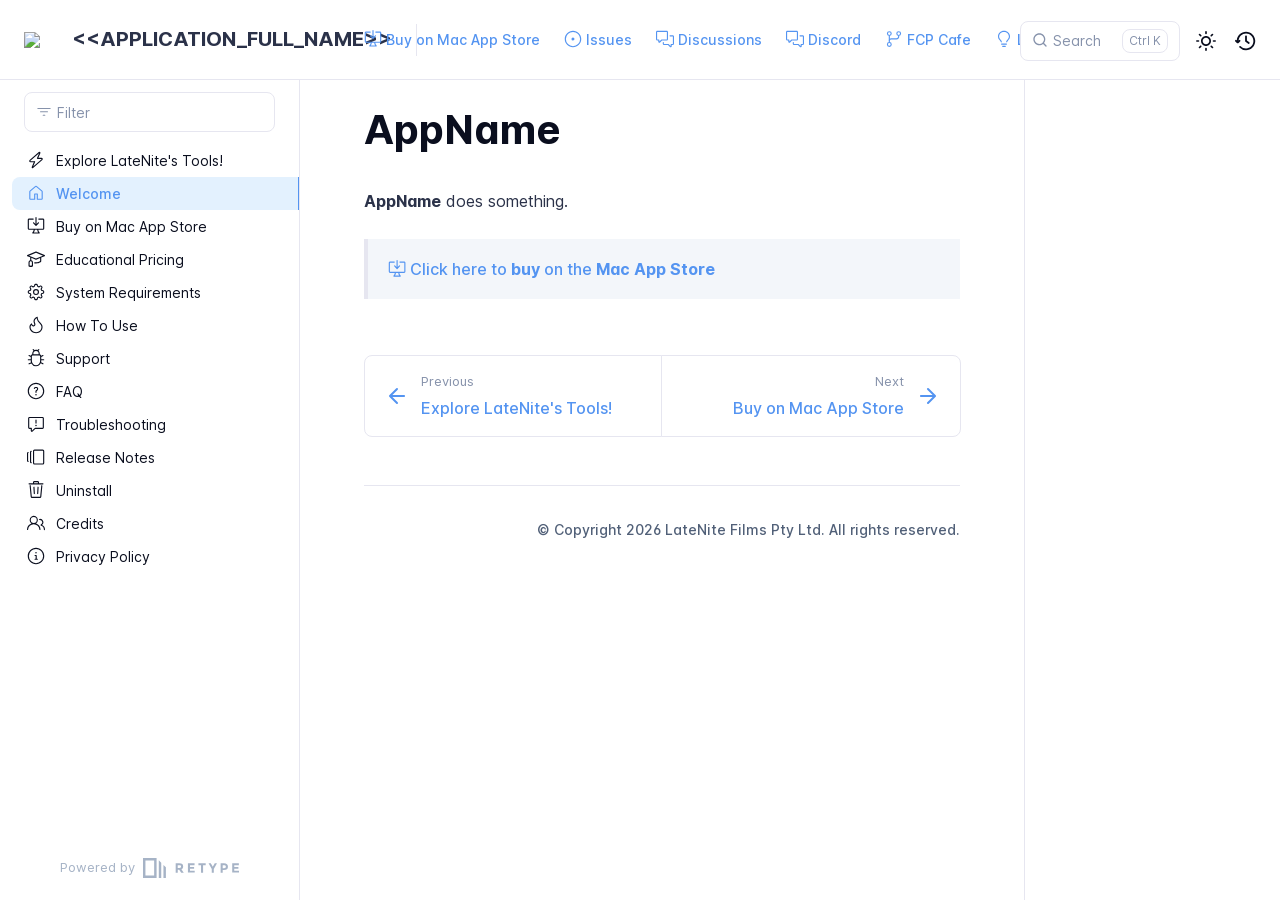
==== index.html @ b1b80ae5 "Refreshes Retype-generated documentation. Process triggered by latenitefilms." ====
<!DOCTYPE html>
<html lang="en" class="h-full">
<head>
    <meta charset="UTF-8">
    <meta name="viewport" content="width=device-width,initial-scale=1">
    <meta name="color-scheme" content="light dark">
    <meta name="turbo-cache-control" content="no-cache" data-turbo-track="reload" data-track-token="4.0.1.825457261577">

    <!-- See retype.com -->
    <meta name="generator" content="Retype 4.0.1">

    <!-- Primary Meta Tags -->
    <title>AppName</title>
    <meta name="title" content="AppName">
    <meta name="description" content="AppName does something.">

    <!-- Canonical -->
    <link rel="canonical" href="https://<<GITHUB_PROJECT_NAME>>.fcp.cafe/">

    <!-- Open Graph -->
    <meta property="og:type" content="website">
    <meta property="og:url" content="https://<<GITHUB_PROJECT_NAME>>.fcp.cafe/">
    <meta property="og:title" content="AppName">
    <meta property="og:description" content="AppName does something.">
    <meta property="og:site_name" content="&lt;&lt;APPLICATION_FULL_NAME&gt;&gt;">
    <meta property="og:locale" content="en_US">

    <script data-cfasync="false">(function(){var cl=document.documentElement.classList,ls=localStorage.getItem("retype_scheme"),hd=cl.contains("dark"),hl=cl.contains("light"),wm=window.matchMedia&&window.matchMedia("(prefers-color-scheme: dark)").matches;if(ls==="dark"||(!ls&&wm&&!hd&&!hl)){cl.remove("light");cl.add("dark")}else if(ls==="light"||(!ls&&!wm&&!hd&&!hl)){cl.remove("dark");cl.add("light")}})();</script>

    <link id="retype-favicon" rel="icon" href="static/favicon.ico" />
    <link href="resources/css/retype.css?v=4.0.1.825457261577" rel="stylesheet">

    <script data-cfasync="false" src="resources/js/config.js?v=4.0.1.825457261577" data-turbo-eval="false" defer></script>
    <script data-cfasync="false" src="resources/js/retype.js?v=4.0.1" data-turbo-eval="false" defer></script>
    <script id="lunr-js" data-cfasync="false" src="resources/js/lunr.js?v=4.0.1.825457261577" data-turbo-eval="false" defer></script>
</head>
<body>
    <div id="retype-app" class="relative text-base antialiased text-base-text bg-base-bg font-body">
    <div class="absolute bottom-0 left-0" style="top: 5rem; right: 50%"></div>

    <header id="retype-header" class="sticky top-0 z-30 flex w-full h-16 bg-header-bg border-b border-header-border md:h-20">
        <div class="container relative flex items-center justify-between pr-6 grow md:justify-start">
            <!-- Mobile menu button skeleton -->
            <button v-cloak class="skeleton retype-mobile-menu-button flex items-center justify-center shrink-0 overflow-hidden dark:text-white focus:outline-hidden rounded-full w-10 h-10 ml-3.5 md:hidden"><svg xmlns="http://www.w3.org/2000/svg" class="mb-px shrink-0" width="24" height="24" viewBox="0 0 24 24" role="presentation" style="margin-bottom: 0px;"><g fill="currentColor"><path d="M2 4h20v2H2zM2 11h20v2H2zM2 18h20v2H2z"></path></g></svg></button>
            <div v-cloak id="retype-sidebar-left-toggle-button"></div>
    
            <!-- Logo -->
            <div class="flex items-center justify-between h-full py-2 md:w-75">
                <div class="flex items-center px-2 md:px-6">
                    <a id="retype-branding-logo" href="" class="flex items-center leading-snug text-xl">
                        <span class="w-10 mr-2 grow-0 shrink-0 overflow-hidden">
                            <img class="max-h-10 dark:hidden md:inline-block" src="static/logo-dark.png">
                            <img class="max-h-10 hidden dark:inline-block" src="static/logo-light.png">
                        </span>
                        <span class="dark:text-white font-bold line-clamp-1 md:line-clamp-2">&lt;&lt;APPLICATION_FULL_NAME&gt;&gt;</span>
                    </a>
                </div>
    
                <span class="hidden h-8 border-r md:inline-block border-base-border"></span>
            </div>
    
            <div class="flex justify-between md:grow">
                <!-- Top Nav -->
                <nav id="retype-header-nav" class="hidden md:flex">
                    <ul class="flex flex-col mb-4 md:pl-16 md:mb-0 md:flex-row md:items-center">
                        <li class="mr-6">
                            <a class="py-2 md:mb-0 inline-flex items-center text-sm whitespace-nowrap transition-colors duration-200 ease-linear md:text-header-text font-header-text hover:text-header-text-hover" href="buy/">
                                <svg xmlns="http://www.w3.org/2000/svg" class="mb-px mr-1" width="18" height="18" viewBox="0 0 24 24" role="presentation">
                                    <g fill="currentColor">
                                        <path d="M11.25 9.331V.75a.75.75 0 0 1 1.5 0v8.58l1.949-2.11A.75.75 0 1 1 15.8 8.237l-3.25 3.52a.75.75 0 0 1-1.102 0l-3.25-3.52A.75.75 0 1 1 9.3 7.22l1.949 2.111Z"/><path d="M2.5 3.75v11.5c0 .138.112.25.25.25h18.5a.25.25 0 0 0 .25-.25V3.75a.25.25 0 0 0-.25-.25h-5.5a.75.75 0 0 1 0-1.5h5.5c.966 0 1.75.784 1.75 1.75v11.5A1.75 1.75 0 0 1 21.25 17h-6.204c.171 1.375.805 2.652 1.769 3.757A.752.752 0 0 1 16.25 22h-8.5a.75.75 0 0 1-.566-1.243c.965-1.105 1.599-2.382 1.77-3.757H2.75A1.75 1.75 0 0 1 1 15.25V3.75C1 2.784 1.784 2 2.75 2h5.5a.75.75 0 0 1 0 1.5h-5.5a.25.25 0 0 0-.25.25ZM10.463 17c-.126 1.266-.564 2.445-1.223 3.5h5.52c-.66-1.055-1.098-2.234-1.223-3.5Z"/>
                                    </g>
                                </svg>
                                <span>Buy on Mac App Store</span>
                            </a>
                        </li>
                        <li class="mr-6">
                            <a class="py-2 md:mb-0 inline-flex items-center text-sm whitespace-nowrap transition-colors duration-200 ease-linear md:text-header-text font-header-text hover:text-header-text-hover" href="https://github.com/latenitefilms/<<GITHUB_PROJECT_NAME>>/issues" target="_blank">
                                <svg xmlns="http://www.w3.org/2000/svg" class="mb-px mr-1" width="18" height="18" viewBox="0 0 24 24" role="presentation">
                                    <g fill="currentColor">
                                        <path d="M12 1c6.075 0 11 4.925 11 11s-4.925 11-11 11S1 18.075 1 12 5.925 1 12 1ZM2.5 12a9.5 9.5 0 0 0 9.5 9.5 9.5 9.5 0 0 0 9.5-9.5A9.5 9.5 0 0 0 12 2.5 9.5 9.5 0 0 0 2.5 12Zm9.5 2a2 2 0 1 1-.001-3.999A2 2 0 0 1 12 14Z"/>
                                    </g>
                                </svg>
                                <span>Issues</span>
                            </a>
                        </li>
                        <li class="mr-6">
                            <a class="py-2 md:mb-0 inline-flex items-center text-sm whitespace-nowrap transition-colors duration-200 ease-linear md:text-header-text font-header-text hover:text-header-text-hover" href="https://github.com/latenitefilms/<<GITHUB_PROJECT_NAME>>/discussions" target="_blank">
                                <svg xmlns="http://www.w3.org/2000/svg" class="mb-px mr-1" width="18" height="18" viewBox="0 0 24 24" role="presentation">
                                    <g fill="currentColor">
                                        <path d="M1.75 1h12.5c.966 0 1.75.784 1.75 1.75v9.5A1.75 1.75 0 0 1 14.25 14H8.061l-2.574 2.573A1.458 1.458 0 0 1 3 15.543V14H1.75A1.75 1.75 0 0 1 0 12.25v-9.5C0 1.784.784 1 1.75 1ZM1.5 2.75v9.5c0 .138.112.25.25.25h2a.75.75 0 0 1 .75.75v2.19l2.72-2.72a.749.749 0 0 1 .53-.22h6.5a.25.25 0 0 0 .25-.25v-9.5a.25.25 0 0 0-.25-.25H1.75a.25.25 0 0 0-.25.25Z"/><path d="M22.5 8.75a.25.25 0 0 0-.25-.25h-3.5a.75.75 0 0 1 0-1.5h3.5c.966 0 1.75.784 1.75 1.75v9.5A1.75 1.75 0 0 1 22.25 20H21v1.543a1.457 1.457 0 0 1-2.487 1.03L15.939 20H10.75A1.75 1.75 0 0 1 9 18.25v-1.465a.75.75 0 0 1 1.5 0v1.465c0 .138.112.25.25.25h5.5a.75.75 0 0 1 .53.22l2.72 2.72v-2.19a.75.75 0 0 1 .75-.75h2a.25.25 0 0 0 .25-.25v-9.5Z"/>
                                    </g>
                                </svg>
                                <span>Discussions</span>
                            </a>
                        </li>
                        <li class="mr-6">
                            <a class="py-2 md:mb-0 inline-flex items-center text-sm whitespace-nowrap transition-colors duration-200 ease-linear md:text-header-text font-header-text hover:text-header-text-hover" href="https://ltnt.tv/discord" target="_blank">
                                <svg xmlns="http://www.w3.org/2000/svg" class="mb-px mr-1" width="18" height="18" viewBox="0 0 24 24" role="presentation">
                                    <g fill="currentColor">
                                        <path d="M1.75 1h12.5c.966 0 1.75.784 1.75 1.75v9.5A1.75 1.75 0 0 1 14.25 14H8.061l-2.574 2.573A1.458 1.458 0 0 1 3 15.543V14H1.75A1.75 1.75 0 0 1 0 12.25v-9.5C0 1.784.784 1 1.75 1ZM1.5 2.75v9.5c0 .138.112.25.25.25h2a.75.75 0 0 1 .75.75v2.19l2.72-2.72a.749.749 0 0 1 .53-.22h6.5a.25.25 0 0 0 .25-.25v-9.5a.25.25 0 0 0-.25-.25H1.75a.25.25 0 0 0-.25.25Z"/><path d="M22.5 8.75a.25.25 0 0 0-.25-.25h-3.5a.75.75 0 0 1 0-1.5h3.5c.966 0 1.75.784 1.75 1.75v9.5A1.75 1.75 0 0 1 22.25 20H21v1.543a1.457 1.457 0 0 1-2.487 1.03L15.939 20H10.75A1.75 1.75 0 0 1 9 18.25v-1.465a.75.75 0 0 1 1.5 0v1.465c0 .138.112.25.25.25h5.5a.75.75 0 0 1 .53.22l2.72 2.72v-2.19a.75.75 0 0 1 .75-.75h2a.25.25 0 0 0 .25-.25v-9.5Z"/>
                                    </g>
                                </svg>
                                <span>Discord</span>
                            </a>
                        </li>
                        <li class="mr-6">
                            <a class="py-2 md:mb-0 inline-flex items-center text-sm whitespace-nowrap transition-colors duration-200 ease-linear md:text-header-text font-header-text hover:text-header-text-hover" href="https://fcp.cafe" target="_blank">
                                <svg xmlns="http://www.w3.org/2000/svg" class="mb-px mr-1" width="18" height="18" viewBox="0 0 24 24" role="presentation">
                                    <g fill="currentColor">
                                        <path d="M15 4.75a3.25 3.25 0 1 1 6.5 0 3.25 3.25 0 0 1-6.5 0ZM2.5 19.25a3.25 3.25 0 1 1 6.5 0 3.25 3.25 0 0 1-6.5 0Zm0-14.5a3.25 3.25 0 1 1 6.5 0 3.25 3.25 0 0 1-6.5 0ZM5.75 6.5a1.75 1.75 0 1 0-.001-3.501A1.75 1.75 0 0 0 5.75 6.5Zm0 14.5a1.75 1.75 0 1 0-.001-3.501A1.75 1.75 0 0 0 5.75 21Zm12.5-14.5a1.75 1.75 0 1 0-.001-3.501A1.75 1.75 0 0 0 18.25 6.5Z"/><path d="M5.75 16.75A.75.75 0 0 1 5 16V8a.75.75 0 0 1 1.5 0v8a.75.75 0 0 1-.75.75Z"/><path d="M17.5 8.75v-1H19v1a3.75 3.75 0 0 1-3.75 3.75h-7a1.75 1.75 0 0 0-1.75 1.75H5A3.25 3.25 0 0 1 8.25 11h7a2.25 2.25 0 0 0 2.25-2.25Z"/>
                                    </g>
                                </svg>
                                <span>FCP Cafe</span>
                            </a>
                        </li>
                        <li class="mr-6">
                            <a class="py-2 md:mb-0 inline-flex items-center text-sm whitespace-nowrap transition-colors duration-200 ease-linear md:text-header-text font-header-text hover:text-header-text-hover" href="https://fcp.cafe/latenite/" target="_blank">
                                <svg xmlns="http://www.w3.org/2000/svg" class="mb-px mr-1" width="18" height="18" viewBox="0 0 24 24" role="presentation">
                                    <g fill="currentColor">
                                        <path d="M12 2.5c-3.81 0-6.5 2.743-6.5 6.119 0 1.536.632 2.572 1.425 3.56.172.215.347.422.527.635l.096.112c.21.25.427.508.63.774.404.531.783 1.128.995 1.834a.75.75 0 0 1-1.436.432c-.138-.46-.397-.89-.753-1.357a18.111 18.111 0 0 0-.582-.714l-.092-.11c-.18-.212-.37-.436-.555-.667C4.87 12.016 4 10.651 4 8.618 4 4.363 7.415 1 12 1s8 3.362 8 7.619c0 2.032-.87 3.397-1.755 4.5-.185.23-.375.454-.555.667l-.092.109c-.21.248-.405.481-.582.714-.356.467-.615.898-.753 1.357a.751.751 0 0 1-1.437-.432c.213-.706.592-1.303.997-1.834.202-.266.419-.524.63-.774l.095-.112c.18-.213.355-.42.527-.634.793-.99 1.425-2.025 1.425-3.561C18.5 5.243 15.81 2.5 12 2.5ZM8.75 18h6.5a.75.75 0 0 1 0 1.5h-6.5a.75.75 0 0 1 0-1.5Zm.75 3.75a.75.75 0 0 1 .75-.75h3.5a.75.75 0 0 1 0 1.5h-3.5a.75.75 0 0 1-.75-.75Z"/>
                                    </g>
                                </svg>
                                <span>LateNite</span>
                            </a>
                        </li>
    
                    </ul>
                </nav>
    
                <div v-cloak class="flex justify-end grow">
                    <div id="retype-mobile-search-button"></div>
                    <doc-search-desktop></doc-search-desktop>
    
                    <doc-theme-switch class="lg:ml-2"></doc-theme-switch>
                    <doc-history></doc-history>
                </div>
            </div>
        </div>
    </header>


    <div id="retype-container" class="container relative flex bg-white">
        <!-- Sidebar Skeleton -->
        <div v-cloak class="fixed flex flex-col shrink-0 duration-300 ease-in-out bg-sidebar-left-bg border-sidebar-left-border sidebar top-20 w-75 border-r h-screen md:sticky transition-transform skeleton">
        
            <div class="flex items-center h-16 px-6">
                <input id="retype-filter-input-mock" class="w-full h-10 pl-8 px-3 py-2 transition-colors duration-200 ease-linear bg-filter-bg border border-filter-border rounded-lg shadow-none md:text-sm hover:border-filter-border-hover focus:outline-hidden focus:border-filter-border-focus placeholder-filter-placeholder" type="text">
            </div>
        
            <div class="pl-6 mt-1 mb-4">
                <div class="w-32 h-3 mb-4 bg-skeleton-bg rounded-full loading"></div>
                <div class="w-48 h-3 mb-4 bg-skeleton-bg rounded-full loading"></div>
                <div class="w-40 h-3 mb-4 bg-skeleton-bg rounded-full loading"></div>
                <div class="w-32 h-3 mb-4 bg-skeleton-bg rounded-full loading"></div>
                <div class="w-48 h-3 mb-4 bg-skeleton-bg rounded-full loading"></div>
                <div class="w-40 h-3 mb-4 bg-skeleton-bg rounded-full loading"></div>
            </div>
        
            <div class="shrink-0 mt-auto bg-transparent dark:border-base-border">
                <a class="flex items-center justify-center flex-nowrap h-16 text-gray-350 dark:text-dark-400 hover:text-gray-600 dark:hover:text-dark-300 transition-colors duration-150 ease-in docs-powered-by" target="_blank" href="https://retype.com/" rel="noopener">
                    <span class="text-xs whitespace-nowrap">Powered by</span>
                    <svg xmlns="http://www.w3.org/2000/svg" class="ml-2" fill="currentColor" width="96" height="20" overflow="visible"><path d="M0 0v20h13.59V0H0zm11.15 17.54H2.44V2.46h8.71v15.08zM15.8 20h2.44V4.67L15.8 2.22zM20.45 6.89V20h2.44V9.34z"/><g><path d="M40.16 8.44c0 1.49-.59 2.45-1.75 2.88l2.34 3.32h-2.53l-2.04-2.96h-1.43v2.96h-2.06V5.36h3.5c1.43 0 2.46.24 3.07.73s.9 1.27.9 2.35zm-2.48 1.1c.26-.23.38-.59.38-1.09 0-.5-.13-.84-.4-1.03s-.73-.28-1.39-.28h-1.54v2.75h1.5c.72 0 1.2-.12 1.45-.35zM51.56 5.36V7.2h-4.59v1.91h4.13v1.76h-4.13v1.92h4.74v1.83h-6.79V5.36h6.64zM60.09 7.15v7.48h-2.06V7.15h-2.61V5.36h7.28v1.79h-2.61zM70.81 14.64h-2.06v-3.66l-3.19-5.61h2.23l1.99 3.45 1.99-3.45H74l-3.19 5.61v3.66zM83.99 6.19c.65.55.97 1.4.97 2.55s-.33 1.98-1 2.51-1.68.8-3.04.8h-1.23v2.59h-2.06V5.36h3.26c1.42 0 2.45.28 3.1.83zm-1.51 3.65c.25-.28.37-.69.37-1.22s-.16-.92-.48-1.14c-.32-.23-.82-.34-1.5-.34H79.7v3.12h1.38c.68 0 1.15-.14 1.4-.42zM95.85 5.36V7.2h-4.59v1.91h4.13v1.76h-4.13v1.92H96v1.83h-6.79V5.36h6.64z"/></g></svg>
                </a>
            </div>
        </div>
        
        <!-- Sidebar component -->
        <doc-sidebar v-cloak>
            <template #sidebar-footer>
                <div class="shrink-0 mt-auto border-t md:bg-transparent md:border-none dark:border-base-border">
        
                    <div class="py-3 px-6 md:hidden border-b dark:border-base-border">
                        <nav>
                            <ul class="flex flex-wrap justify-center items-center">
                                <li class="mr-6">
                                    <a class="block py-1 inline-flex items-center text-sm whitespace-nowrap transition-colors duration-200 ease-linear md:text-header-text font-header-text hover:text-header-text-hover" href="buy/">
                                        <svg xmlns="http://www.w3.org/2000/svg" class="mb-px mr-1" width="18" height="18" viewBox="0 0 24 24" role="presentation">
                                            <g fill="currentColor">
                                                <path d="M11.25 9.331V.75a.75.75 0 0 1 1.5 0v8.58l1.949-2.11A.75.75 0 1 1 15.8 8.237l-3.25 3.52a.75.75 0 0 1-1.102 0l-3.25-3.52A.75.75 0 1 1 9.3 7.22l1.949 2.111Z"/><path d="M2.5 3.75v11.5c0 .138.112.25.25.25h18.5a.25.25 0 0 0 .25-.25V3.75a.25.25 0 0 0-.25-.25h-5.5a.75.75 0 0 1 0-1.5h5.5c.966 0 1.75.784 1.75 1.75v11.5A1.75 1.75 0 0 1 21.25 17h-6.204c.171 1.375.805 2.652 1.769 3.757A.752.752 0 0 1 16.25 22h-8.5a.75.75 0 0 1-.566-1.243c.965-1.105 1.599-2.382 1.77-3.757H2.75A1.75 1.75 0 0 1 1 15.25V3.75C1 2.784 1.784 2 2.75 2h5.5a.75.75 0 0 1 0 1.5h-5.5a.25.25 0 0 0-.25.25ZM10.463 17c-.126 1.266-.564 2.445-1.223 3.5h5.52c-.66-1.055-1.098-2.234-1.223-3.5Z"/>
                                            </g>
                                        </svg>
                                        <span>Buy on Mac App Store</span>
                                    </a>
                                </li>
                                <li class="mr-6">
                                    <a class="block py-1 inline-flex items-center text-sm whitespace-nowrap transition-colors duration-200 ease-linear md:text-header-text font-header-text hover:text-header-text-hover" href="https://github.com/latenitefilms/<<GITHUB_PROJECT_NAME>>/issues" target="_blank">
                                        <svg xmlns="http://www.w3.org/2000/svg" class="mb-px mr-1" width="18" height="18" viewBox="0 0 24 24" role="presentation">
                                            <g fill="currentColor">
                                                <path d="M12 1c6.075 0 11 4.925 11 11s-4.925 11-11 11S1 18.075 1 12 5.925 1 12 1ZM2.5 12a9.5 9.5 0 0 0 9.5 9.5 9.5 9.5 0 0 0 9.5-9.5A9.5 9.5 0 0 0 12 2.5 9.5 9.5 0 0 0 2.5 12Zm9.5 2a2 2 0 1 1-.001-3.999A2 2 0 0 1 12 14Z"/>
                                            </g>
                                        </svg>
                                        <span>Issues</span>
                                    </a>
                                </li>
                                <li class="mr-6">
                                    <a class="block py-1 inline-flex items-center text-sm whitespace-nowrap transition-colors duration-200 ease-linear md:text-header-text font-header-text hover:text-header-text-hover" href="https://github.com/latenitefilms/<<GITHUB_PROJECT_NAME>>/discussions" target="_blank">
                                        <svg xmlns="http://www.w3.org/2000/svg" class="mb-px mr-1" width="18" height="18" viewBox="0 0 24 24" role="presentation">
                                            <g fill="currentColor">
                                                <path d="M1.75 1h12.5c.966 0 1.75.784 1.75 1.75v9.5A1.75 1.75 0 0 1 14.25 14H8.061l-2.574 2.573A1.458 1.458 0 0 1 3 15.543V14H1.75A1.75 1.75 0 0 1 0 12.25v-9.5C0 1.784.784 1 1.75 1ZM1.5 2.75v9.5c0 .138.112.25.25.25h2a.75.75 0 0 1 .75.75v2.19l2.72-2.72a.749.749 0 0 1 .53-.22h6.5a.25.25 0 0 0 .25-.25v-9.5a.25.25 0 0 0-.25-.25H1.75a.25.25 0 0 0-.25.25Z"/><path d="M22.5 8.75a.25.25 0 0 0-.25-.25h-3.5a.75.75 0 0 1 0-1.5h3.5c.966 0 1.75.784 1.75 1.75v9.5A1.75 1.75 0 0 1 22.25 20H21v1.543a1.457 1.457 0 0 1-2.487 1.03L15.939 20H10.75A1.75 1.75 0 0 1 9 18.25v-1.465a.75.75 0 0 1 1.5 0v1.465c0 .138.112.25.25.25h5.5a.75.75 0 0 1 .53.22l2.72 2.72v-2.19a.75.75 0 0 1 .75-.75h2a.25.25 0 0 0 .25-.25v-9.5Z"/>
                                            </g>
                                        </svg>
                                        <span>Discussions</span>
                                    </a>
                                </li>
                                <li class="mr-6">
                                    <a class="block py-1 inline-flex items-center text-sm whitespace-nowrap transition-colors duration-200 ease-linear md:text-header-text font-header-text hover:text-header-text-hover" href="https://ltnt.tv/discord" target="_blank">
                                        <svg xmlns="http://www.w3.org/2000/svg" class="mb-px mr-1" width="18" height="18" viewBox="0 0 24 24" role="presentation">
                                            <g fill="currentColor">
                                                <path d="M1.75 1h12.5c.966 0 1.75.784 1.75 1.75v9.5A1.75 1.75 0 0 1 14.25 14H8.061l-2.574 2.573A1.458 1.458 0 0 1 3 15.543V14H1.75A1.75 1.75 0 0 1 0 12.25v-9.5C0 1.784.784 1 1.75 1ZM1.5 2.75v9.5c0 .138.112.25.25.25h2a.75.75 0 0 1 .75.75v2.19l2.72-2.72a.749.749 0 0 1 .53-.22h6.5a.25.25 0 0 0 .25-.25v-9.5a.25.25 0 0 0-.25-.25H1.75a.25.25 0 0 0-.25.25Z"/><path d="M22.5 8.75a.25.25 0 0 0-.25-.25h-3.5a.75.75 0 0 1 0-1.5h3.5c.966 0 1.75.784 1.75 1.75v9.5A1.75 1.75 0 0 1 22.25 20H21v1.543a1.457 1.457 0 0 1-2.487 1.03L15.939 20H10.75A1.75 1.75 0 0 1 9 18.25v-1.465a.75.75 0 0 1 1.5 0v1.465c0 .138.112.25.25.25h5.5a.75.75 0 0 1 .53.22l2.72 2.72v-2.19a.75.75 0 0 1 .75-.75h2a.25.25 0 0 0 .25-.25v-9.5Z"/>
                                            </g>
                                        </svg>
                                        <span>Discord</span>
                                    </a>
                                </li>
                                <li class="mr-6">
                                    <a class="block py-1 inline-flex items-center text-sm whitespace-nowrap transition-colors duration-200 ease-linear md:text-header-text font-header-text hover:text-header-text-hover" href="https://fcp.cafe" target="_blank">
                                        <svg xmlns="http://www.w3.org/2000/svg" class="mb-px mr-1" width="18" height="18" viewBox="0 0 24 24" role="presentation">
                                            <g fill="currentColor">
                                                <path d="M15 4.75a3.25 3.25 0 1 1 6.5 0 3.25 3.25 0 0 1-6.5 0ZM2.5 19.25a3.25 3.25 0 1 1 6.5 0 3.25 3.25 0 0 1-6.5 0Zm0-14.5a3.25 3.25 0 1 1 6.5 0 3.25 3.25 0 0 1-6.5 0ZM5.75 6.5a1.75 1.75 0 1 0-.001-3.501A1.75 1.75 0 0 0 5.75 6.5Zm0 14.5a1.75 1.75 0 1 0-.001-3.501A1.75 1.75 0 0 0 5.75 21Zm12.5-14.5a1.75 1.75 0 1 0-.001-3.501A1.75 1.75 0 0 0 18.25 6.5Z"/><path d="M5.75 16.75A.75.75 0 0 1 5 16V8a.75.75 0 0 1 1.5 0v8a.75.75 0 0 1-.75.75Z"/><path d="M17.5 8.75v-1H19v1a3.75 3.75 0 0 1-3.75 3.75h-7a1.75 1.75 0 0 0-1.75 1.75H5A3.25 3.25 0 0 1 8.25 11h7a2.25 2.25 0 0 0 2.25-2.25Z"/>
                                            </g>
                                        </svg>
                                        <span>FCP Cafe</span>
                                    </a>
                                </li>
                                <li class="mr-6">
                                    <a class="block py-1 inline-flex items-center text-sm whitespace-nowrap transition-colors duration-200 ease-linear md:text-header-text font-header-text hover:text-header-text-hover" href="https://fcp.cafe/latenite/" target="_blank">
                                        <svg xmlns="http://www.w3.org/2000/svg" class="mb-px mr-1" width="18" height="18" viewBox="0 0 24 24" role="presentation">
                                            <g fill="currentColor">
                                                <path d="M12 2.5c-3.81 0-6.5 2.743-6.5 6.119 0 1.536.632 2.572 1.425 3.56.172.215.347.422.527.635l.096.112c.21.25.427.508.63.774.404.531.783 1.128.995 1.834a.75.75 0 0 1-1.436.432c-.138-.46-.397-.89-.753-1.357a18.111 18.111 0 0 0-.582-.714l-.092-.11c-.18-.212-.37-.436-.555-.667C4.87 12.016 4 10.651 4 8.618 4 4.363 7.415 1 12 1s8 3.362 8 7.619c0 2.032-.87 3.397-1.755 4.5-.185.23-.375.454-.555.667l-.092.109c-.21.248-.405.481-.582.714-.356.467-.615.898-.753 1.357a.751.751 0 0 1-1.437-.432c.213-.706.592-1.303.997-1.834.202-.266.419-.524.63-.774l.095-.112c.18-.213.355-.42.527-.634.793-.99 1.425-2.025 1.425-3.561C18.5 5.243 15.81 2.5 12 2.5ZM8.75 18h6.5a.75.75 0 0 1 0 1.5h-6.5a.75.75 0 0 1 0-1.5Zm.75 3.75a.75.75 0 0 1 .75-.75h3.5a.75.75 0 0 1 0 1.5h-3.5a.75.75 0 0 1-.75-.75Z"/>
                                            </g>
                                        </svg>
                                        <span>LateNite</span>
                                    </a>
                                </li>
        
                            </ul>
                        </nav>
                    </div>
        
                    <a class="flex items-center justify-center flex-nowrap h-16 text-gray-350 dark:text-dark-400 hover:text-gray-600 dark:hover:text-dark-300 transition-colors duration-150 ease-in docs-powered-by" target="_blank" href="https://retype.com/" rel="noopener">
                        <span class="text-xs whitespace-nowrap">Powered by</span>
                        <svg xmlns="http://www.w3.org/2000/svg" class="ml-2" fill="currentColor" width="96" height="20" overflow="visible"><path d="M0 0v20h13.59V0H0zm11.15 17.54H2.44V2.46h8.71v15.08zM15.8 20h2.44V4.67L15.8 2.22zM20.45 6.89V20h2.44V9.34z"/><g><path d="M40.16 8.44c0 1.49-.59 2.45-1.75 2.88l2.34 3.32h-2.53l-2.04-2.96h-1.43v2.96h-2.06V5.36h3.5c1.43 0 2.46.24 3.07.73s.9 1.27.9 2.35zm-2.48 1.1c.26-.23.38-.59.38-1.09 0-.5-.13-.84-.4-1.03s-.73-.28-1.39-.28h-1.54v2.75h1.5c.72 0 1.2-.12 1.45-.35zM51.56 5.36V7.2h-4.59v1.91h4.13v1.76h-4.13v1.92h4.74v1.83h-6.79V5.36h6.64zM60.09 7.15v7.48h-2.06V7.15h-2.61V5.36h7.28v1.79h-2.61zM70.81 14.64h-2.06v-3.66l-3.19-5.61h2.23l1.99 3.45 1.99-3.45H74l-3.19 5.61v3.66zM83.99 6.19c.65.55.97 1.4.97 2.55s-.33 1.98-1 2.51-1.68.8-3.04.8h-1.23v2.59h-2.06V5.36h3.26c1.42 0 2.45.28 3.1.83zm-1.51 3.65c.25-.28.37-.69.37-1.22s-.16-.92-.48-1.14c-.32-.23-.82-.34-1.5-.34H79.7v3.12h1.38c.68 0 1.15-.14 1.4-.42zM95.85 5.36V7.2h-4.59v1.91h4.13v1.76h-4.13v1.92H96v1.83h-6.79V5.36h6.64z"/></g></svg>
                    </a>
                </div>
            </template>
        </doc-sidebar>

        <div class="grow min-w-0 bg-body-bg">
            <!-- Render "toolbar" template here on api pages --><!-- Render page content -->
<div class="flex">
    <div id="retype-main" class="min-w-0 p-4 grow md:px-16">
        <main class="relative pb-12 lg:pt-2">
            <div class="retype-markdown" id="retype-content">
                <!-- Rendered if sidebar right is enabled -->
                <div id="retype-sidebar-right-toggle"></div>
                <!-- Page content  -->
<doc-anchor-target id="appname" class="break-words">
    <h1>
        <doc-anchor-trigger class="header-anchor-trigger" to="#appname">#</doc-anchor-trigger>
        <span>AppName</span>
    </h1>
</doc-anchor-target>
<p><strong>AppName</strong> does something.</p>
<blockquote>
<p><a href="buy/"><svg xmlns="http://www.w3.org/2000/svg" class="docs-icon" viewBox="0 0 24 24" role="presentation"><g fill="currentColor"><g><path d="M11.25 9.331V.75a.75.75 0 0 1 1.5 0v8.58l1.949-2.11A.75.75 0 1 1 15.8 8.237l-3.25 3.52a.75.75 0 0 1-1.102 0l-3.25-3.52A.75.75 0 1 1 9.3 7.22l1.949 2.111Z"/><path d="M2.5 3.75v11.5c0 .138.112.25.25.25h18.5a.25.25 0 0 0 .25-.25V3.75a.25.25 0 0 0-.25-.25h-5.5a.75.75 0 0 1 0-1.5h5.5c.966 0 1.75.784 1.75 1.75v11.5A1.75 1.75 0 0 1 21.25 17h-6.204c.171 1.375.805 2.652 1.769 3.757A.752.752 0 0 1 16.25 22h-8.5a.75.75 0 0 1-.566-1.243c.965-1.105 1.599-2.382 1.77-3.757H2.75A1.75 1.75 0 0 1 1 15.25V3.75C1 2.784 1.784 2 2.75 2h5.5a.75.75 0 0 1 0 1.5h-5.5a.25.25 0 0 0-.25.25ZM10.463 17c-.126 1.266-.564 2.445-1.223 3.5h5.52c-.66-1.055-1.098-2.234-1.223-3.5Z"/></g></g></svg> Click here to <strong>buy</strong> on the <strong>Mac App Store</strong></a></p>
</blockquote>

                
                <!-- Required only on API pages -->
                <doc-toolbar-member-filter-no-results></doc-toolbar-member-filter-no-results>
            </div>
            <footer id="retype-content-footer" class="clear-both">
            
                <nav id="retype-nextprev" class="print:hidden flex mt-14">
                    <div class="w-1/2">
                        <a class="px-5 py-4 h-full flex items-center break-normal font-medium text-body-link border border-base-border hover:border-base-border-hover rounded-l-lg transition-colors duration-150 relative hover:z-5" href="latenite/">
                            <svg xmlns="http://www.w3.org/2000/svg" class="mr-3" width="24" height="24" viewBox="0 0 24 24" fill="currentColor" overflow="visible"><path d="M19 11H7.41l5.29-5.29a.996.996 0 10-1.41-1.41l-7 7a1 1 0 000 1.42l7 7a1.024 1.024 0 001.42-.01.996.996 0 000-1.41L7.41 13H19c.55 0 1-.45 1-1s-.45-1-1-1z" /><path fill="none" d="M0 0h24v24H0z" /></svg>
                            <span>
                                <span class="block text-xs font-normal text-base-text-muted">Previous</span>
                                <span class="block mt-1">Explore Late​Nite's Tools!</span>
                            </span>
                        </a>
                    </div>
            
                    <div class="w-1/2">
                        <a class="px-5 py-4 -mx-px h-full flex items-center justify-end break-normal font-medium text-body-link border border-base-border hover:border-base-border-hover rounded-r-lg transition-colors duration-150 relative hover:z-5" href="buy/">
                            <span>
                                <span class="block text-xs font-normal text-right text-base-text-muted">Next</span>
                                <span class="block mt-1">Buy on Mac App Store</span>
                            </span>
                            <svg xmlns="http://www.w3.org/2000/svg" class="ml-3" width="24" height="24" viewBox="0 0 24 24" fill="currentColor" overflow="visible"><path d="M19.92 12.38a1 1 0 00-.22-1.09l-7-7a.996.996 0 10-1.41 1.41l5.3 5.3H5c-.55 0-1 .45-1 1s.45 1 1 1h11.59l-5.29 5.29a.996.996 0 000 1.41c.19.2.44.3.7.3s.51-.1.71-.29l7-7c.09-.09.16-.21.21-.33z" /><path fill="none" d="M0 0h24v24H0z" /></svg>
                        </a>
                    </div>
                </nav>
            </footer>
        </main>

        <div id="retype-page-footer" class="print:border-none border-t border-base-border pt-6 mb-8">
            <footer class="flex flex-wrap items-center justify-between print:justify-center">
                <div id="retype-footer-links" class="print:hidden">
                    <ul class="flex flex-wrap items-center text-sm">
                    </ul>
                </div>
                <div id="retype-copyright" class="print:justify-center py-2 text-footer-text font-footer-link text-sm leading-relaxed"><p>© Copyright 2026 LateNite Films Pty Ltd. All rights reserved.</p></div>
            </footer>
        </div>
    </div>

    <!-- Rendered if sidebar right is enabled -->
    <!-- Sidebar right skeleton-->
    <div v-cloak class="fixed top-0 bottom-0 right-0 translate-x-full bg-sidebar-right-bg border-sidebar-right-border lg:sticky lg:border-l lg:shrink-0 lg:pt-6 lg:translate-x-0 sm:w-1/2 lg:w-64 lg:z-0 md:w-104 sidebar-right skeleton">
        <div class="pl-5">
            <div class="w-32 h-3 mb-4 bg-skeleton-bg rounded-full loading"></div>
            <div class="w-48 h-3 mb-4 bg-skeleton-bg rounded-full loading"></div>
            <div class="w-40 h-3 mb-4 bg-skeleton-bg rounded-full loading"></div>
        </div>
    </div>

    <!-- User should be able to hide sidebar right -->
    <doc-sidebar-right v-cloak></doc-sidebar-right>
</div>

        </div>
    </div>

    <doc-search-mobile></doc-search-mobile>
    <doc-back-to-top></doc-back-to-top>
</div>


    <div id="retype-overlay-target"></div>

    <script data-cfasync="false">window.__DOCS__ = { "title": "Welcome", isRoot: true, level: 0, icon: "file", hasPrism: false, hasMermaid: false, hasMath: false, tocDepth: 23 }</script>
</body>
</html>
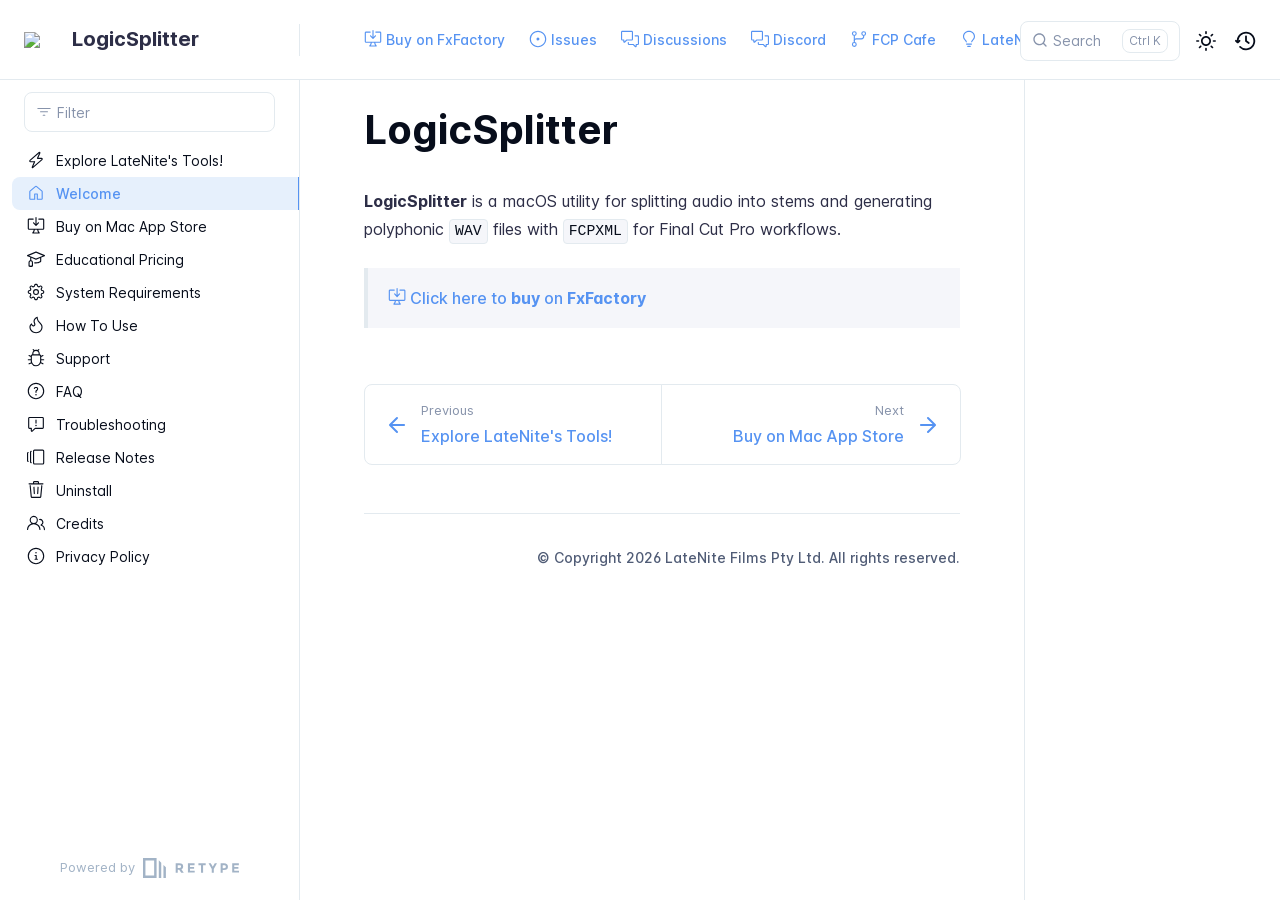
==== commit 819a1f4f: "Refreshes Retype-generated documentation. Process triggered by latenitefilms." ====
--- a/index.html
+++ b/index.html
@@ -4,35 +4,35 @@
     <meta charset="UTF-8">
     <meta name="viewport" content="width=device-width,initial-scale=1">
     <meta name="color-scheme" content="light dark">
-    <meta name="turbo-cache-control" content="no-cache" data-turbo-track="reload" data-track-token="4.0.1.825457261577">
+    <meta name="turbo-cache-control" content="no-cache" data-turbo-track="reload" data-track-token="4.0.1.825458501875">
 
     <!-- See retype.com -->
     <meta name="generator" content="Retype 4.0.1">
 
     <!-- Primary Meta Tags -->
-    <title>AppName</title>
-    <meta name="title" content="AppName">
-    <meta name="description" content="AppName does something.">
+    <title>LogicSplitter</title>
+    <meta name="title" content="LogicSplitter">
+    <meta name="description" content="LogicSplitter is a macOS utility for splitting audio into stems and generating polyphonic WAV files with FCPXML for Final Cut Pro workflows.">
 
     <!-- Canonical -->
-    <link rel="canonical" href="https://<<GITHUB_PROJECT_NAME>>.fcp.cafe/">
+    <link rel="canonical" href="https://logicsplitter.fcp.cafe/">
 
     <!-- Open Graph -->
     <meta property="og:type" content="website">
-    <meta property="og:url" content="https://<<GITHUB_PROJECT_NAME>>.fcp.cafe/">
-    <meta property="og:title" content="AppName">
-    <meta property="og:description" content="AppName does something.">
-    <meta property="og:site_name" content="&lt;&lt;APPLICATION_FULL_NAME&gt;&gt;">
+    <meta property="og:url" content="https://logicsplitter.fcp.cafe/">
+    <meta property="og:title" content="LogicSplitter">
+    <meta property="og:description" content="LogicSplitter is a macOS utility for splitting audio into stems and generating polyphonic WAV files with FCPXML for Final Cut Pro workflows.">
+    <meta property="og:site_name" content="LogicSplitter">
     <meta property="og:locale" content="en_US">
 
     <script data-cfasync="false">(function(){var cl=document.documentElement.classList,ls=localStorage.getItem("retype_scheme"),hd=cl.contains("dark"),hl=cl.contains("light"),wm=window.matchMedia&&window.matchMedia("(prefers-color-scheme: dark)").matches;if(ls==="dark"||(!ls&&wm&&!hd&&!hl)){cl.remove("light");cl.add("dark")}else if(ls==="light"||(!ls&&!wm&&!hd&&!hl)){cl.remove("dark");cl.add("light")}})();</script>
 
     <link id="retype-favicon" rel="icon" href="static/favicon.ico" />
-    <link href="resources/css/retype.css?v=4.0.1.825457261577" rel="stylesheet">
-
-    <script data-cfasync="false" src="resources/js/config.js?v=4.0.1.825457261577" data-turbo-eval="false" defer></script>
+    <link href="resources/css/retype.css?v=4.0.1.825458501875" rel="stylesheet">
+
+    <script data-cfasync="false" src="resources/js/config.js?v=4.0.1.825458501875" data-turbo-eval="false" defer></script>
     <script data-cfasync="false" src="resources/js/retype.js?v=4.0.1" data-turbo-eval="false" defer></script>
-    <script id="lunr-js" data-cfasync="false" src="resources/js/lunr.js?v=4.0.1.825457261577" data-turbo-eval="false" defer></script>
+    <script id="lunr-js" data-cfasync="false" src="resources/js/lunr.js?v=4.0.1.825458501875" data-turbo-eval="false" defer></script>
 </head>
 <body>
     <div id="retype-app" class="relative text-base antialiased text-base-text bg-base-bg font-body">
@@ -49,10 +49,10 @@
                 <div class="flex items-center px-2 md:px-6">
                     <a id="retype-branding-logo" href="" class="flex items-center leading-snug text-xl">
                         <span class="w-10 mr-2 grow-0 shrink-0 overflow-hidden">
-                            <img class="max-h-10 dark:hidden md:inline-block" src="static/logo-dark.png">
-                            <img class="max-h-10 hidden dark:inline-block" src="static/logo-light.png">
+                            <img class="max-h-10 dark:hidden md:inline-block" src="static/logicsplitter.png">
+                            <img class="max-h-10 hidden dark:inline-block" src="static/logicsplitter.png">
                         </span>
-                        <span class="dark:text-white font-bold line-clamp-1 md:line-clamp-2">&lt;&lt;APPLICATION_FULL_NAME&gt;&gt;</span>
+                        <span class="dark:text-white font-bold line-clamp-1 md:line-clamp-2">LogicSplitter</span>
                     </a>
                 </div>
     
@@ -70,11 +70,11 @@
                                         <path d="M11.25 9.331V.75a.75.75 0 0 1 1.5 0v8.58l1.949-2.11A.75.75 0 1 1 15.8 8.237l-3.25 3.52a.75.75 0 0 1-1.102 0l-3.25-3.52A.75.75 0 1 1 9.3 7.22l1.949 2.111Z"/><path d="M2.5 3.75v11.5c0 .138.112.25.25.25h18.5a.25.25 0 0 0 .25-.25V3.75a.25.25 0 0 0-.25-.25h-5.5a.75.75 0 0 1 0-1.5h5.5c.966 0 1.75.784 1.75 1.75v11.5A1.75 1.75 0 0 1 21.25 17h-6.204c.171 1.375.805 2.652 1.769 3.757A.752.752 0 0 1 16.25 22h-8.5a.75.75 0 0 1-.566-1.243c.965-1.105 1.599-2.382 1.77-3.757H2.75A1.75 1.75 0 0 1 1 15.25V3.75C1 2.784 1.784 2 2.75 2h5.5a.75.75 0 0 1 0 1.5h-5.5a.25.25 0 0 0-.25.25ZM10.463 17c-.126 1.266-.564 2.445-1.223 3.5h5.52c-.66-1.055-1.098-2.234-1.223-3.5Z"/>
                                     </g>
                                 </svg>
-                                <span>Buy on Mac App Store</span>
-                            </a>
-                        </li>
-                        <li class="mr-6">
-                            <a class="py-2 md:mb-0 inline-flex items-center text-sm whitespace-nowrap transition-colors duration-200 ease-linear md:text-header-text font-header-text hover:text-header-text-hover" href="https://github.com/latenitefilms/<<GITHUB_PROJECT_NAME>>/issues" target="_blank">
+                                <span>Buy on FxFactory</span>
+                            </a>
+                        </li>
+                        <li class="mr-6">
+                            <a class="py-2 md:mb-0 inline-flex items-center text-sm whitespace-nowrap transition-colors duration-200 ease-linear md:text-header-text font-header-text hover:text-header-text-hover" href="https://github.com/latenitefilms/LogicSplitter/issues" target="_blank">
                                 <svg xmlns="http://www.w3.org/2000/svg" class="mb-px mr-1" width="18" height="18" viewBox="0 0 24 24" role="presentation">
                                     <g fill="currentColor">
                                         <path d="M12 1c6.075 0 11 4.925 11 11s-4.925 11-11 11S1 18.075 1 12 5.925 1 12 1ZM2.5 12a9.5 9.5 0 0 0 9.5 9.5 9.5 9.5 0 0 0 9.5-9.5A9.5 9.5 0 0 0 12 2.5 9.5 9.5 0 0 0 2.5 12Zm9.5 2a2 2 0 1 1-.001-3.999A2 2 0 0 1 12 14Z"/>
@@ -84,7 +84,7 @@
                             </a>
                         </li>
                         <li class="mr-6">
-                            <a class="py-2 md:mb-0 inline-flex items-center text-sm whitespace-nowrap transition-colors duration-200 ease-linear md:text-header-text font-header-text hover:text-header-text-hover" href="https://github.com/latenitefilms/<<GITHUB_PROJECT_NAME>>/discussions" target="_blank">
+                            <a class="py-2 md:mb-0 inline-flex items-center text-sm whitespace-nowrap transition-colors duration-200 ease-linear md:text-header-text font-header-text hover:text-header-text-hover" href="https://github.com/latenitefilms/LogicSplitter/discussions" target="_blank">
                                 <svg xmlns="http://www.w3.org/2000/svg" class="mb-px mr-1" width="18" height="18" viewBox="0 0 24 24" role="presentation">
                                     <g fill="currentColor">
                                         <path d="M1.75 1h12.5c.966 0 1.75.784 1.75 1.75v9.5A1.75 1.75 0 0 1 14.25 14H8.061l-2.574 2.573A1.458 1.458 0 0 1 3 15.543V14H1.75A1.75 1.75 0 0 1 0 12.25v-9.5C0 1.784.784 1 1.75 1ZM1.5 2.75v9.5c0 .138.112.25.25.25h2a.75.75 0 0 1 .75.75v2.19l2.72-2.72a.749.749 0 0 1 .53-.22h6.5a.25.25 0 0 0 .25-.25v-9.5a.25.25 0 0 0-.25-.25H1.75a.25.25 0 0 0-.25.25Z"/><path d="M22.5 8.75a.25.25 0 0 0-.25-.25h-3.5a.75.75 0 0 1 0-1.5h3.5c.966 0 1.75.784 1.75 1.75v9.5A1.75 1.75 0 0 1 22.25 20H21v1.543a1.457 1.457 0 0 1-2.487 1.03L15.939 20H10.75A1.75 1.75 0 0 1 9 18.25v-1.465a.75.75 0 0 1 1.5 0v1.465c0 .138.112.25.25.25h5.5a.75.75 0 0 1 .53.22l2.72 2.72v-2.19a.75.75 0 0 1 .75-.75h2a.25.25 0 0 0 .25-.25v-9.5Z"/>
@@ -179,11 +179,11 @@
                                                 <path d="M11.25 9.331V.75a.75.75 0 0 1 1.5 0v8.58l1.949-2.11A.75.75 0 1 1 15.8 8.237l-3.25 3.52a.75.75 0 0 1-1.102 0l-3.25-3.52A.75.75 0 1 1 9.3 7.22l1.949 2.111Z"/><path d="M2.5 3.75v11.5c0 .138.112.25.25.25h18.5a.25.25 0 0 0 .25-.25V3.75a.25.25 0 0 0-.25-.25h-5.5a.75.75 0 0 1 0-1.5h5.5c.966 0 1.75.784 1.75 1.75v11.5A1.75 1.75 0 0 1 21.25 17h-6.204c.171 1.375.805 2.652 1.769 3.757A.752.752 0 0 1 16.25 22h-8.5a.75.75 0 0 1-.566-1.243c.965-1.105 1.599-2.382 1.77-3.757H2.75A1.75 1.75 0 0 1 1 15.25V3.75C1 2.784 1.784 2 2.75 2h5.5a.75.75 0 0 1 0 1.5h-5.5a.25.25 0 0 0-.25.25ZM10.463 17c-.126 1.266-.564 2.445-1.223 3.5h5.52c-.66-1.055-1.098-2.234-1.223-3.5Z"/>
                                             </g>
                                         </svg>
-                                        <span>Buy on Mac App Store</span>
-                                    </a>
-                                </li>
-                                <li class="mr-6">
-                                    <a class="block py-1 inline-flex items-center text-sm whitespace-nowrap transition-colors duration-200 ease-linear md:text-header-text font-header-text hover:text-header-text-hover" href="https://github.com/latenitefilms/<<GITHUB_PROJECT_NAME>>/issues" target="_blank">
+                                        <span>Buy on FxFactory</span>
+                                    </a>
+                                </li>
+                                <li class="mr-6">
+                                    <a class="block py-1 inline-flex items-center text-sm whitespace-nowrap transition-colors duration-200 ease-linear md:text-header-text font-header-text hover:text-header-text-hover" href="https://github.com/latenitefilms/LogicSplitter/issues" target="_blank">
                                         <svg xmlns="http://www.w3.org/2000/svg" class="mb-px mr-1" width="18" height="18" viewBox="0 0 24 24" role="presentation">
                                             <g fill="currentColor">
                                                 <path d="M12 1c6.075 0 11 4.925 11 11s-4.925 11-11 11S1 18.075 1 12 5.925 1 12 1ZM2.5 12a9.5 9.5 0 0 0 9.5 9.5 9.5 9.5 0 0 0 9.5-9.5A9.5 9.5 0 0 0 12 2.5 9.5 9.5 0 0 0 2.5 12Zm9.5 2a2 2 0 1 1-.001-3.999A2 2 0 0 1 12 14Z"/>
@@ -193,7 +193,7 @@
                                     </a>
                                 </li>
                                 <li class="mr-6">
-                                    <a class="block py-1 inline-flex items-center text-sm whitespace-nowrap transition-colors duration-200 ease-linear md:text-header-text font-header-text hover:text-header-text-hover" href="https://github.com/latenitefilms/<<GITHUB_PROJECT_NAME>>/discussions" target="_blank">
+                                    <a class="block py-1 inline-flex items-center text-sm whitespace-nowrap transition-colors duration-200 ease-linear md:text-header-text font-header-text hover:text-header-text-hover" href="https://github.com/latenitefilms/LogicSplitter/discussions" target="_blank">
                                         <svg xmlns="http://www.w3.org/2000/svg" class="mb-px mr-1" width="18" height="18" viewBox="0 0 24 24" role="presentation">
                                             <g fill="currentColor">
                                                 <path d="M1.75 1h12.5c.966 0 1.75.784 1.75 1.75v9.5A1.75 1.75 0 0 1 14.25 14H8.061l-2.574 2.573A1.458 1.458 0 0 1 3 15.543V14H1.75A1.75 1.75 0 0 1 0 12.25v-9.5C0 1.784.784 1 1.75 1ZM1.5 2.75v9.5c0 .138.112.25.25.25h2a.75.75 0 0 1 .75.75v2.19l2.72-2.72a.749.749 0 0 1 .53-.22h6.5a.25.25 0 0 0 .25-.25v-9.5a.25.25 0 0 0-.25-.25H1.75a.25.25 0 0 0-.25.25Z"/><path d="M22.5 8.75a.25.25 0 0 0-.25-.25h-3.5a.75.75 0 0 1 0-1.5h3.5c.966 0 1.75.784 1.75 1.75v9.5A1.75 1.75 0 0 1 22.25 20H21v1.543a1.457 1.457 0 0 1-2.487 1.03L15.939 20H10.75A1.75 1.75 0 0 1 9 18.25v-1.465a.75.75 0 0 1 1.5 0v1.465c0 .138.112.25.25.25h5.5a.75.75 0 0 1 .53.22l2.72 2.72v-2.19a.75.75 0 0 1 .75-.75h2a.25.25 0 0 0 .25-.25v-9.5Z"/>
@@ -254,15 +254,15 @@
                 <!-- Rendered if sidebar right is enabled -->
                 <div id="retype-sidebar-right-toggle"></div>
                 <!-- Page content  -->
-<doc-anchor-target id="appname" class="break-words">
+<doc-anchor-target id="logicsplitter" class="break-words">
     <h1>
-        <doc-anchor-trigger class="header-anchor-trigger" to="#appname">#</doc-anchor-trigger>
-        <span>AppName</span>
+        <doc-anchor-trigger class="header-anchor-trigger" to="#logicsplitter">#</doc-anchor-trigger>
+        <span>LogicSplitter</span>
     </h1>
 </doc-anchor-target>
-<p><strong>AppName</strong> does something.</p>
+<p><strong>LogicSplitter</strong> is a macOS utility for splitting audio into stems and generating polyphonic <code translate="no" v-pre>WAV</code> files with <code translate="no" v-pre>FCPXML</code> for Final Cut Pro workflows.</p>
 <blockquote>
-<p><a href="buy/"><svg xmlns="http://www.w3.org/2000/svg" class="docs-icon" viewBox="0 0 24 24" role="presentation"><g fill="currentColor"><g><path d="M11.25 9.331V.75a.75.75 0 0 1 1.5 0v8.58l1.949-2.11A.75.75 0 1 1 15.8 8.237l-3.25 3.52a.75.75 0 0 1-1.102 0l-3.25-3.52A.75.75 0 1 1 9.3 7.22l1.949 2.111Z"/><path d="M2.5 3.75v11.5c0 .138.112.25.25.25h18.5a.25.25 0 0 0 .25-.25V3.75a.25.25 0 0 0-.25-.25h-5.5a.75.75 0 0 1 0-1.5h5.5c.966 0 1.75.784 1.75 1.75v11.5A1.75 1.75 0 0 1 21.25 17h-6.204c.171 1.375.805 2.652 1.769 3.757A.752.752 0 0 1 16.25 22h-8.5a.75.75 0 0 1-.566-1.243c.965-1.105 1.599-2.382 1.77-3.757H2.75A1.75 1.75 0 0 1 1 15.25V3.75C1 2.784 1.784 2 2.75 2h5.5a.75.75 0 0 1 0 1.5h-5.5a.25.25 0 0 0-.25.25ZM10.463 17c-.126 1.266-.564 2.445-1.223 3.5h5.52c-.66-1.055-1.098-2.234-1.223-3.5Z"/></g></g></svg> Click here to <strong>buy</strong> on the <strong>Mac App Store</strong></a></p>
+<p><a href="buy/"><svg xmlns="http://www.w3.org/2000/svg" class="docs-icon" viewBox="0 0 24 24" role="presentation"><g fill="currentColor"><g><path d="M11.25 9.331V.75a.75.75 0 0 1 1.5 0v8.58l1.949-2.11A.75.75 0 1 1 15.8 8.237l-3.25 3.52a.75.75 0 0 1-1.102 0l-3.25-3.52A.75.75 0 1 1 9.3 7.22l1.949 2.111Z"/><path d="M2.5 3.75v11.5c0 .138.112.25.25.25h18.5a.25.25 0 0 0 .25-.25V3.75a.25.25 0 0 0-.25-.25h-5.5a.75.75 0 0 1 0-1.5h5.5c.966 0 1.75.784 1.75 1.75v11.5A1.75 1.75 0 0 1 21.25 17h-6.204c.171 1.375.805 2.652 1.769 3.757A.752.752 0 0 1 16.25 22h-8.5a.75.75 0 0 1-.566-1.243c.965-1.105 1.599-2.382 1.77-3.757H2.75A1.75 1.75 0 0 1 1 15.25V3.75C1 2.784 1.784 2 2.75 2h5.5a.75.75 0 0 1 0 1.5h-5.5a.25.25 0 0 0-.25.25ZM10.463 17c-.126 1.266-.564 2.445-1.223 3.5h5.52c-.66-1.055-1.098-2.234-1.223-3.5Z"/></g></g></svg> Click here to <strong>buy</strong> on <strong>FxFactory</strong></a></p>
 </blockquote>
 
                 
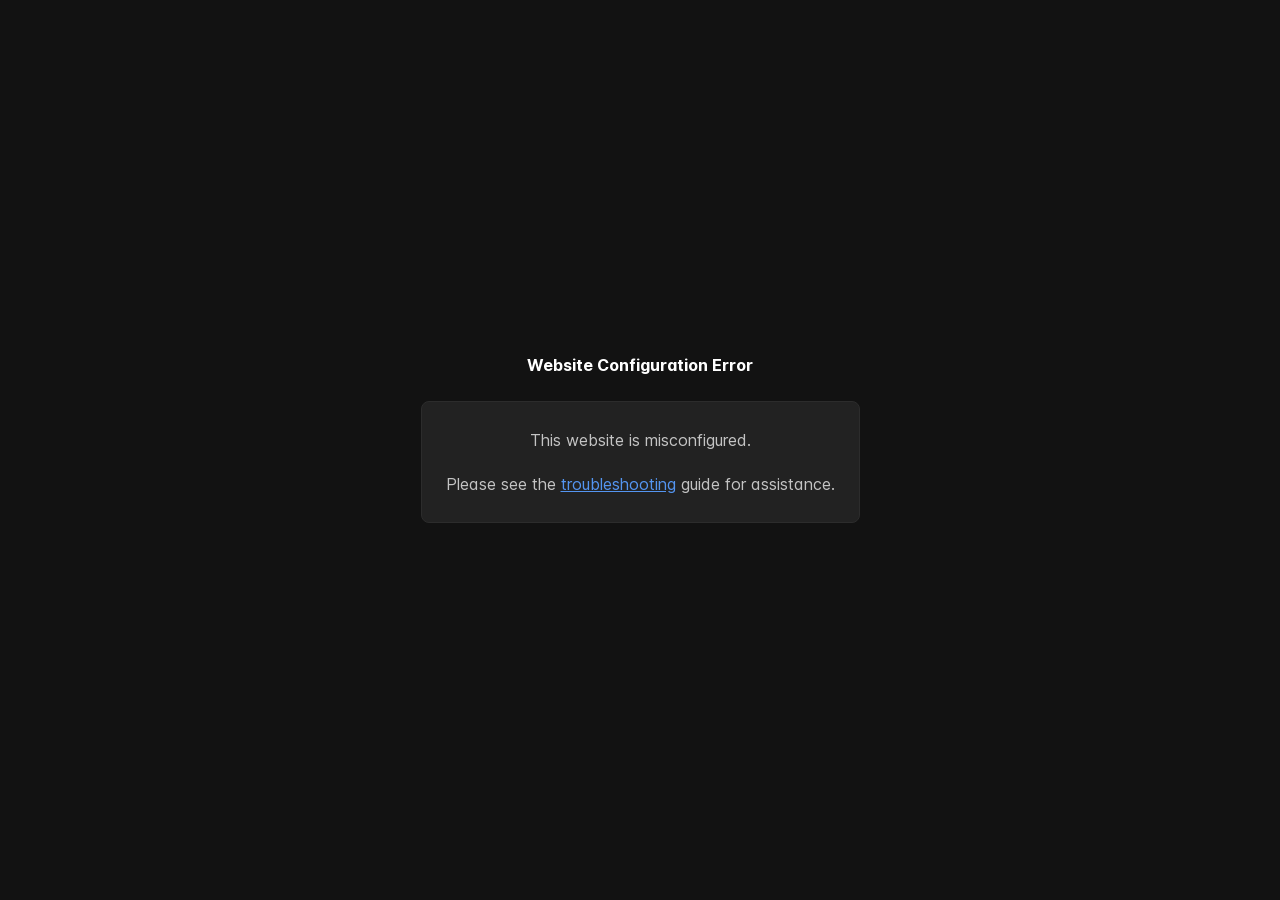
==== commit 5a6504d2: "Refreshes Retype-generated documentation. Process triggered by latenitefilms." ====
--- a/index.html
+++ b/index.html
@@ -1,10 +1,10 @@
 <!DOCTYPE html>
-<html lang="en" class="h-full">
+<html lang="en" class="h-full dark">
 <head>
     <meta charset="UTF-8">
     <meta name="viewport" content="width=device-width,initial-scale=1">
     <meta name="color-scheme" content="light dark">
-    <meta name="turbo-cache-control" content="no-cache" data-turbo-track="reload" data-track-token="4.0.1.825458501875">
+    <meta name="turbo-cache-control" content="no-cache" data-turbo-track="reload" data-track-token="4.0.1.825640832913">
 
     <!-- See retype.com -->
     <meta name="generator" content="Retype 4.0.1">
@@ -28,11 +28,11 @@
     <script data-cfasync="false">(function(){var cl=document.documentElement.classList,ls=localStorage.getItem("retype_scheme"),hd=cl.contains("dark"),hl=cl.contains("light"),wm=window.matchMedia&&window.matchMedia("(prefers-color-scheme: dark)").matches;if(ls==="dark"||(!ls&&wm&&!hd&&!hl)){cl.remove("light");cl.add("dark")}else if(ls==="light"||(!ls&&!wm&&!hd&&!hl)){cl.remove("dark");cl.add("light")}})();</script>
 
     <link id="retype-favicon" rel="icon" href="static/favicon.ico" />
-    <link href="resources/css/retype.css?v=4.0.1.825458501875" rel="stylesheet">
-
-    <script data-cfasync="false" src="resources/js/config.js?v=4.0.1.825458501875" data-turbo-eval="false" defer></script>
+    <link href="resources/css/retype.css?v=4.0.1.825640832913" rel="stylesheet">
+
+    <script data-cfasync="false" src="resources/js/config.js?v=4.0.1.825640832913" data-turbo-eval="false" defer></script>
     <script data-cfasync="false" src="resources/js/retype.js?v=4.0.1" data-turbo-eval="false" defer></script>
-    <script id="lunr-js" data-cfasync="false" src="resources/js/lunr.js?v=4.0.1.825458501875" data-turbo-eval="false" defer></script>
+    <script id="lunr-js" data-cfasync="false" src="resources/js/lunr.js?v=4.0.1.825640832913" data-turbo-eval="false" defer></script>
 </head>
 <body>
     <div id="retype-app" class="relative text-base antialiased text-base-text bg-base-bg font-body">
@@ -156,12 +156,6 @@
                 <div class="w-40 h-3 mb-4 bg-skeleton-bg rounded-full loading"></div>
             </div>
         
-            <div class="shrink-0 mt-auto bg-transparent dark:border-base-border">
-                <a class="flex items-center justify-center flex-nowrap h-16 text-gray-350 dark:text-dark-400 hover:text-gray-600 dark:hover:text-dark-300 transition-colors duration-150 ease-in docs-powered-by" target="_blank" href="https://retype.com/" rel="noopener">
-                    <span class="text-xs whitespace-nowrap">Powered by</span>
-                    <svg xmlns="http://www.w3.org/2000/svg" class="ml-2" fill="currentColor" width="96" height="20" overflow="visible"><path d="M0 0v20h13.59V0H0zm11.15 17.54H2.44V2.46h8.71v15.08zM15.8 20h2.44V4.67L15.8 2.22zM20.45 6.89V20h2.44V9.34z"/><g><path d="M40.16 8.44c0 1.49-.59 2.45-1.75 2.88l2.34 3.32h-2.53l-2.04-2.96h-1.43v2.96h-2.06V5.36h3.5c1.43 0 2.46.24 3.07.73s.9 1.27.9 2.35zm-2.48 1.1c.26-.23.38-.59.38-1.09 0-.5-.13-.84-.4-1.03s-.73-.28-1.39-.28h-1.54v2.75h1.5c.72 0 1.2-.12 1.45-.35zM51.56 5.36V7.2h-4.59v1.91h4.13v1.76h-4.13v1.92h4.74v1.83h-6.79V5.36h6.64zM60.09 7.15v7.48h-2.06V7.15h-2.61V5.36h7.28v1.79h-2.61zM70.81 14.64h-2.06v-3.66l-3.19-5.61h2.23l1.99 3.45 1.99-3.45H74l-3.19 5.61v3.66zM83.99 6.19c.65.55.97 1.4.97 2.55s-.33 1.98-1 2.51-1.68.8-3.04.8h-1.23v2.59h-2.06V5.36h3.26c1.42 0 2.45.28 3.1.83zm-1.51 3.65c.25-.28.37-.69.37-1.22s-.16-.92-.48-1.14c-.32-.23-.82-.34-1.5-.34H79.7v3.12h1.38c.68 0 1.15-.14 1.4-.42zM95.85 5.36V7.2h-4.59v1.91h4.13v1.76h-4.13v1.92H96v1.83h-6.79V5.36h6.64z"/></g></svg>
-                </a>
-            </div>
         </div>
         
         <!-- Sidebar component -->
@@ -236,11 +230,6 @@
                             </ul>
                         </nav>
                     </div>
-        
-                    <a class="flex items-center justify-center flex-nowrap h-16 text-gray-350 dark:text-dark-400 hover:text-gray-600 dark:hover:text-dark-300 transition-colors duration-150 ease-in docs-powered-by" target="_blank" href="https://retype.com/" rel="noopener">
-                        <span class="text-xs whitespace-nowrap">Powered by</span>
-                        <svg xmlns="http://www.w3.org/2000/svg" class="ml-2" fill="currentColor" width="96" height="20" overflow="visible"><path d="M0 0v20h13.59V0H0zm11.15 17.54H2.44V2.46h8.71v15.08zM15.8 20h2.44V4.67L15.8 2.22zM20.45 6.89V20h2.44V9.34z"/><g><path d="M40.16 8.44c0 1.49-.59 2.45-1.75 2.88l2.34 3.32h-2.53l-2.04-2.96h-1.43v2.96h-2.06V5.36h3.5c1.43 0 2.46.24 3.07.73s.9 1.27.9 2.35zm-2.48 1.1c.26-.23.38-.59.38-1.09 0-.5-.13-.84-.4-1.03s-.73-.28-1.39-.28h-1.54v2.75h1.5c.72 0 1.2-.12 1.45-.35zM51.56 5.36V7.2h-4.59v1.91h4.13v1.76h-4.13v1.92h4.74v1.83h-6.79V5.36h6.64zM60.09 7.15v7.48h-2.06V7.15h-2.61V5.36h7.28v1.79h-2.61zM70.81 14.64h-2.06v-3.66l-3.19-5.61h2.23l1.99 3.45 1.99-3.45H74l-3.19 5.61v3.66zM83.99 6.19c.65.55.97 1.4.97 2.55s-.33 1.98-1 2.51-1.68.8-3.04.8h-1.23v2.59h-2.06V5.36h3.26c1.42 0 2.45.28 3.1.83zm-1.51 3.65c.25-.28.37-.69.37-1.22s-.16-.92-.48-1.14c-.32-.23-.82-.34-1.5-.34H79.7v3.12h1.38c.68 0 1.15-.14 1.4-.42zM95.85 5.36V7.2h-4.59v1.91h4.13v1.76h-4.13v1.92H96v1.83h-6.79V5.36h6.64z"/></g></svg>
-                    </a>
                 </div>
             </template>
         </doc-sidebar>
